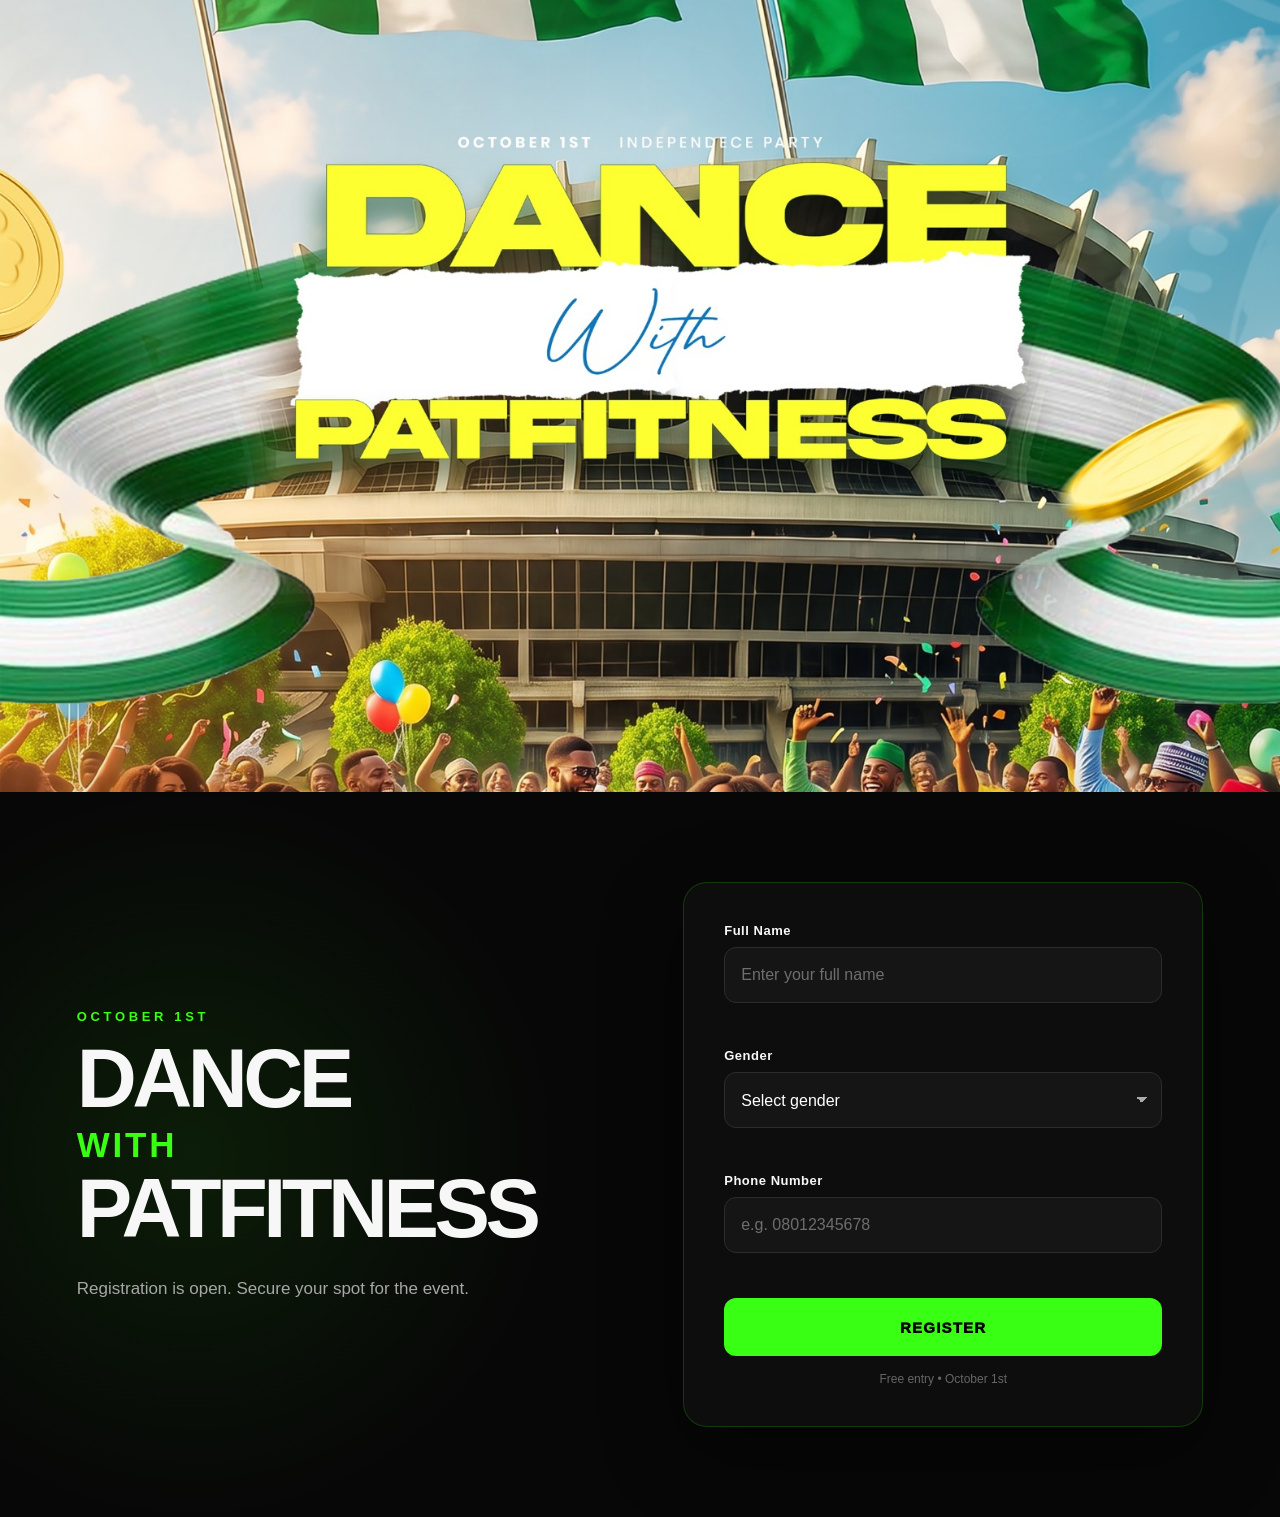
==== index.html @ 9bb5581f "Add files via upload" ====
<!DOCTYPE html>
<html lang="en">
<head>
  <meta charset="UTF-8">
  <meta name="viewport" content="width=device-width, initial-scale=1.0">
  <meta name="theme-color" content="#0a0a0a">
  <title>Dance With Patfitness — October 1st</title>
  <link rel="stylesheet" href="style.css">
</head>
<body>
  <main>
    <section class="hero">
      <img src="poster.jpg" alt="Dance With Patfitness event poster">
    </section>

    <section class="registration-section" id="register">
      <div class="register-copy">
        <span class="eyebrow">OCTOBER 1ST</span>
        <h1>DANCE <span>WITH</span> PATFITNESS</h1>
        <p>Registration is open. Secure your spot for the event.</p>
      </div>

      <form id="registrationForm" class="registration-card" novalidate>
        <div class="field">
          <label for="fullName">Full Name</label>
          <input id="fullName" name="fullName" type="text" autocomplete="name"
                 placeholder="Enter your full name" maxlength="100" required>
          <small class="error" id="nameError"></small>
        </div>

        <div class="field">
          <label for="gender">Gender</label>
          <select id="gender" name="gender" required>
            <option value="">Select gender</option>
            <option value="Male">Male</option>
            <option value="Female">Female</option>
          </select>
          <small class="error" id="genderError"></small>
        </div>

        <div class="field">
          <label for="phone">Phone Number</label>
          <input id="phone" name="phone" type="tel" inputmode="tel"
                 autocomplete="tel" placeholder="e.g. 08012345678" maxlength="20" required>
          <small class="error" id="phoneError"></small>
        </div>

        <button class="register-btn" id="registerBtn" type="submit">
          <span class="btn-text">REGISTER</span>
          <span class="spinner" aria-hidden="true"></span>
        </button>

        <p class="form-note">Free entry • October 1st</p>
      </form>
    </section>
  </main>

  <div class="modal-backdrop" id="successModal" hidden>
    <div class="success-modal" role="dialog" aria-modal="true" aria-labelledby="successTitle">
      <div class="success-icon">✓</div>
      <h2 id="successTitle">You're In! 🎉</h2>
      <p>Your registration for DANCE WITH PATFITNESS has been successfully submitted.</p>
      <button id="doneBtn" class="done-btn">Done</button>
    </div>
  </div>

  <div class="toast" id="errorToast" role="alert"></div>

  <script src="script.js"></script>
</body>
</html>
---- style.css ----
* {
  box-sizing: border-box;
  margin: 0;
  padding: 0;
}

:root {
  --black: #070707;
  --black-2: #101010;
  --green: #39ff14;
  --green-dark: #1dbd00;
  --white: #f7f7f7;
  --muted: #a7a7a7;
  --line: rgba(57, 255, 20, .18);
}

html {
  scroll-behavior: smooth;
}

body {
  background: var(--black);
  color: var(--white);
  font-family: Inter, Arial, Helvetica, sans-serif;
  min-height: 100vh;
}

.hero {
  width: 100%;
  background: #000;
  overflow: hidden;
  display: flex;
  justify-content: center;
}

.hero img {
  display: block;
  width: 100%;
  height: auto;
  max-height: 88vh;
  object-fit: cover;
  object-position: center;
}

.registration-section {
  min-height: 620px;
  padding: 90px clamp(22px, 6vw, 100px);
  display: grid;
  grid-template-columns: minmax(0, 1fr) minmax(360px, 520px);
  gap: clamp(45px, 8vw, 130px);
  align-items: center;
  background:
    radial-gradient(circle at 15% 50%, rgba(57,255,20,.09), transparent 32%),
    var(--black);
}

.register-copy {
  max-width: 680px;
}

.eyebrow {
  display: inline-block;
  color: var(--green);
  font-size: 13px;
  font-weight: 800;
  letter-spacing: .28em;
  margin-bottom: 18px;
}

.register-copy h1 {
  font-size: clamp(42px, 6.5vw, 92px);
  line-height: .9;
  letter-spacing: -.055em;
  text-transform: uppercase;
}

.register-copy h1 span {
  color: var(--green);
  display: block;
  font-size: .42em;
  letter-spacing: .08em;
  margin: 12px 0;
}

.register-copy p {
  color: var(--muted);
  font-size: 17px;
  line-height: 1.6;
  max-width: 500px;
  margin-top: 28px;
}

.registration-card {
  background: #0d0d0d;
  border: 1px solid var(--line);
  border-radius: 24px;
  padding: clamp(24px, 4vw, 40px);
  box-shadow: 0 25px 80px rgba(0,0,0,.45);
}

.field {
  margin-bottom: 22px;
}

.field label {
  display: block;
  font-size: 13px;
  font-weight: 800;
  margin-bottom: 9px;
  letter-spacing: .04em;
}

.field input,
.field select {
  width: 100%;
  height: 56px;
  border: 1px solid #2c2c2c;
  border-radius: 12px;
  outline: none;
  background: #151515;
  color: white;
  padding: 0 16px;
  font-size: 16px;
  transition: .2s ease;
}

.field input::placeholder {
  color: #6e6e6e;
}

.field input:focus,
.field select:focus {
  border-color: var(--green);
  box-shadow: 0 0 0 3px rgba(57,255,20,.09);
}

.field select {
  appearance: none;
  background-image: linear-gradient(45deg, transparent 50%, #aaa 50%),
                    linear-gradient(135deg, #aaa 50%, transparent 50%);
  background-position: calc(100% - 19px) 24px, calc(100% - 13px) 24px;
  background-size: 6px 6px, 6px 6px;
  background-repeat: no-repeat;
}

.error {
  display: block;
  min-height: 17px;
  margin-top: 6px;
  color: #ff5d5d;
  font-size: 12px;
}

.register-btn,
.done-btn {
  width: 100%;
  border: 0;
  border-radius: 12px;
  height: 58px;
  cursor: pointer;
  background: var(--green);
  color: #050505;
  font-size: 15px;
  font-weight: 950;
  letter-spacing: .08em;
  transition: transform .18s ease, box-shadow .18s ease, opacity .18s ease;
}

.register-btn:hover,
.done-btn:hover {
  transform: translateY(-2px);
  box-shadow: 0 12px 35px rgba(57,255,20,.18);
}

.register-btn:disabled {
  cursor: wait;
  opacity: .65;
  transform: none;
}

.spinner {
  display: none;
  width: 18px;
  height: 18px;
  margin: auto;
  border: 2px solid rgba(0,0,0,.25);
  border-top-color: #000;
  border-radius: 50%;
  animation: spin .7s linear infinite;
}

.register-btn.loading .btn-text {
  display: none;
}

.register-btn.loading .spinner {
  display: block;
}

.form-note {
  text-align: center;
  color: #666;
  font-size: 12px;
  margin-top: 16px;
}

.modal-backdrop {
  position: fixed;
  inset: 0;
  z-index: 1000;
  display: grid;
  place-items: center;
  padding: 20px;
  background: rgba(0,0,0,.78);
  backdrop-filter: blur(8px);
}

.modal-backdrop[hidden] {
  display: none;
}

.success-modal {
  width: min(100%, 430px);
  background: #101010;
  border: 1px solid rgba(57,255,20,.28);
  border-radius: 24px;
  padding: 38px;
  text-align: center;
  box-shadow: 0 30px 100px rgba(0,0,0,.65);
  animation: pop .22s ease-out;
}

.success-icon {
  width: 62px;
  height: 62px;
  display: grid;
  place-items: center;
  margin: 0 auto 20px;
  border-radius: 50%;
  background: rgba(57,255,20,.12);
  border: 1px solid var(--green);
  color: var(--green);
  font-size: 28px;
  font-weight: 900;
}

.success-modal h2 {
  font-size: 28px;
  margin-bottom: 12px;
}

.success-modal p {
  color: #aaa;
  line-height: 1.6;
  font-size: 15px;
  margin-bottom: 25px;
}

.toast {
  position: fixed;
  right: 20px;
  bottom: 20px;
  z-index: 1100;
  max-width: 360px;
  background: #191919;
  border: 1px solid #3a3a3a;
  color: white;
  border-radius: 12px;
  padding: 14px 17px;
  opacity: 0;
  transform: translateY(15px);
  pointer-events: none;
  transition: .2s ease;
}

.toast.show {
  opacity: 1;
  transform: translateY(0);
}

@keyframes spin { to { transform: rotate(360deg); } }
@keyframes pop {
  from { opacity: 0; transform: scale(.94); }
  to { opacity: 1; transform: scale(1); }
}

@media (max-width: 850px) {
  .hero img {
    width: 100%;
    height: 72vh;
    object-fit: cover;
    object-position: center;
  }

  .registration-section {
    grid-template-columns: 1fr;
    padding: 70px 20px;
    gap: 40px;
  }

  .register-copy {
    text-align: center;
    margin: auto;
  }

  .register-copy p {
    margin-left: auto;
    margin-right: auto;
  }

  .registration-card {
    width: 100%;
    max-width: 560px;
    margin: auto;
  }
}

@media (max-width: 480px) {
  .hero img {
    height: 62vh;
  }

  .registration-section {
    padding: 55px 16px;
  }

  .registration-card {
    border-radius: 18px;
    padding: 22px 18px;
  }

  .success-modal {
    padding: 30px 22px;
  }
}
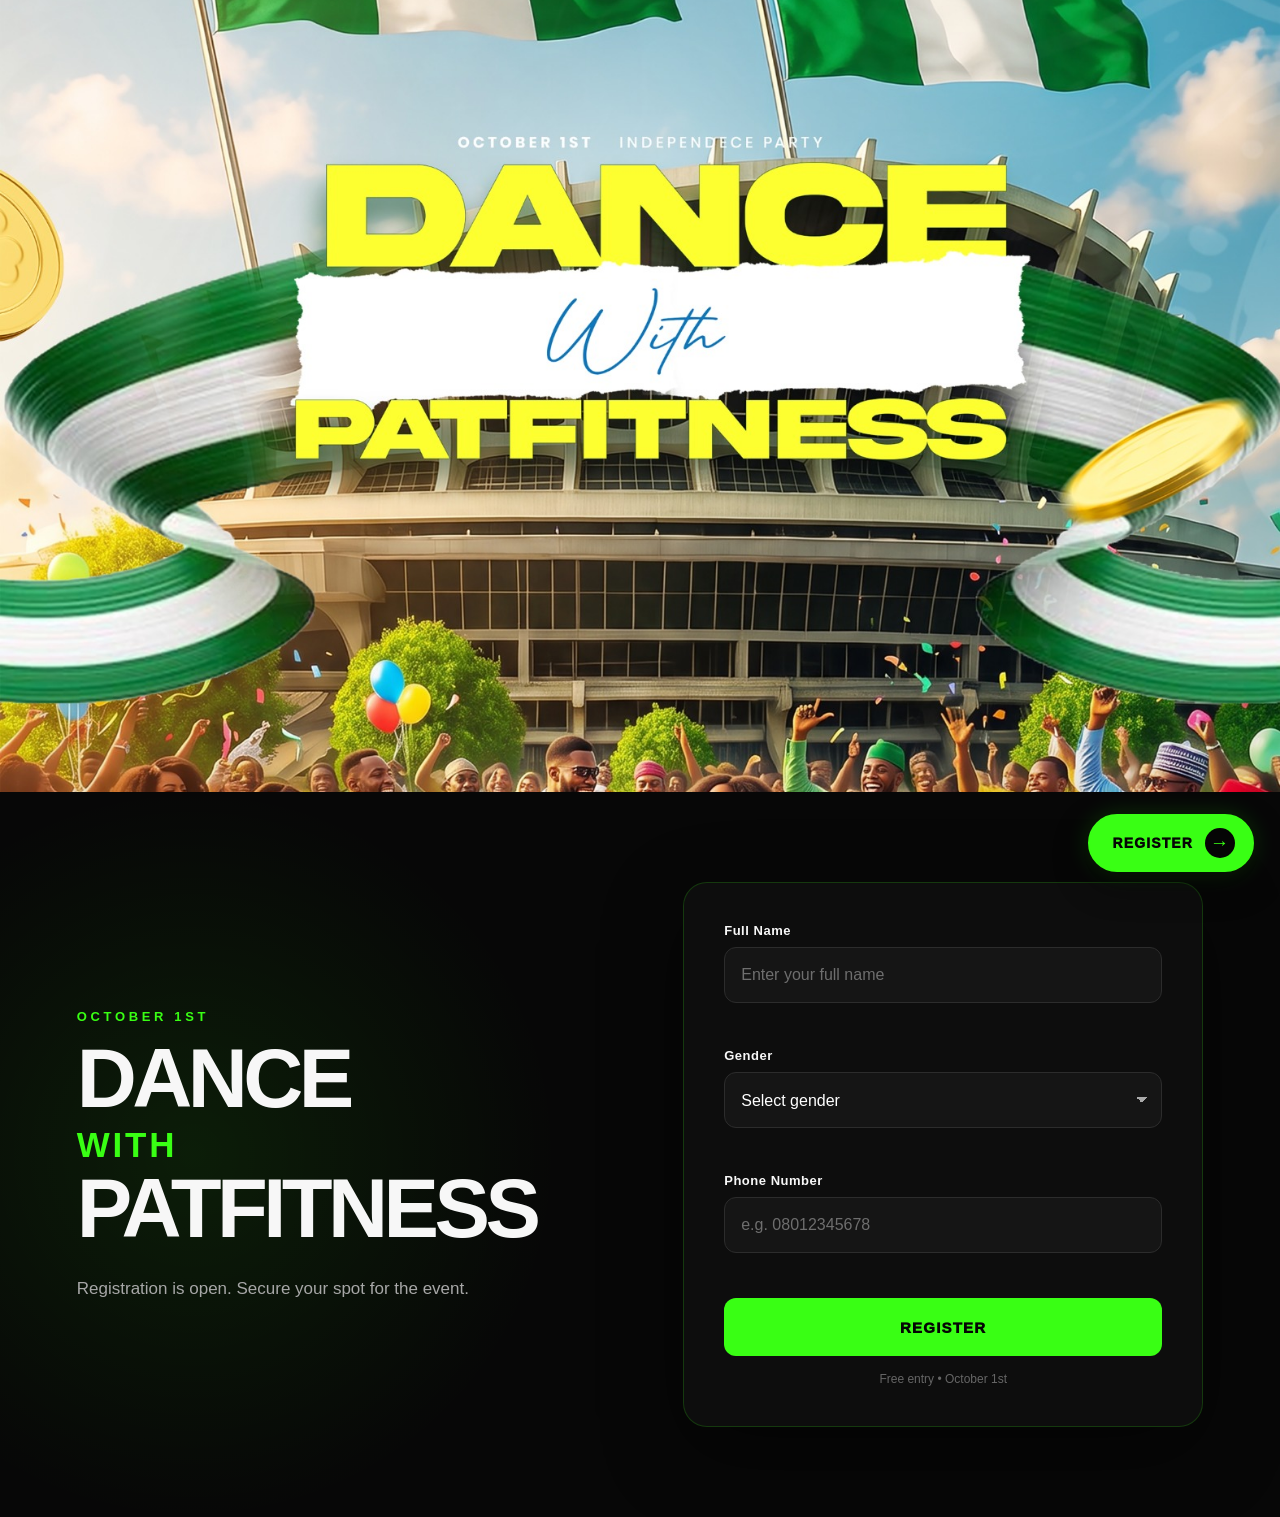
==== commit a1f852eb: "Add files via upload" ====
--- a/index.html
+++ b/index.html
@@ -8,6 +8,12 @@
   <link rel="stylesheet" href="style.css">
 </head>
 <body>
+
+  <a href="#register" class="floating-register" aria-label="Register for Dance With Patfitness">
+    <span>REGISTER</span>
+    <b>→</b>
+  </a>
+
   <main>
     <section class="hero">
       <img src="poster.jpg" alt="Dance With Patfitness event poster">
--- a/style.css
+++ b/style.css
@@ -333,3 +333,64 @@
     padding: 30px 22px;
   }
 }
+
+
+/* Floating registration CTA */
+.floating-register {
+  position: fixed;
+  right: 26px;
+  bottom: 28px;
+  z-index: 900;
+  display: flex;
+  align-items: center;
+  gap: 12px;
+  min-height: 58px;
+  padding: 0 17px 0 22px;
+  border: 2px solid #39ff14;
+  border-radius: 999px;
+  background: #39ff14;
+  color: #050505;
+  text-decoration: none;
+  font-size: 14px;
+  font-weight: 950;
+  letter-spacing: .08em;
+  box-shadow: 0 12px 35px rgba(0,0,0,.45), 0 0 25px rgba(57,255,20,.18);
+  transition: transform .2s ease, box-shadow .2s ease;
+}
+
+.floating-register b {
+  width: 30px;
+  height: 30px;
+  display: grid;
+  place-items: center;
+  border-radius: 50%;
+  background: #050505;
+  color: #39ff14;
+  font-size: 19px;
+}
+
+.floating-register:hover {
+  transform: translateY(-4px) scale(1.02);
+  box-shadow: 0 17px 45px rgba(0,0,0,.55), 0 0 34px rgba(57,255,20,.28);
+}
+
+.floating-register:active {
+  transform: translateY(-1px) scale(.99);
+}
+
+@media (max-width: 600px) {
+  .floating-register {
+    right: 15px;
+    bottom: 17px;
+    min-height: 52px;
+    padding: 0 13px 0 17px;
+    font-size: 12px;
+    gap: 9px;
+  }
+
+  .floating-register b {
+    width: 27px;
+    height: 27px;
+    font-size: 17px;
+  }
+}
